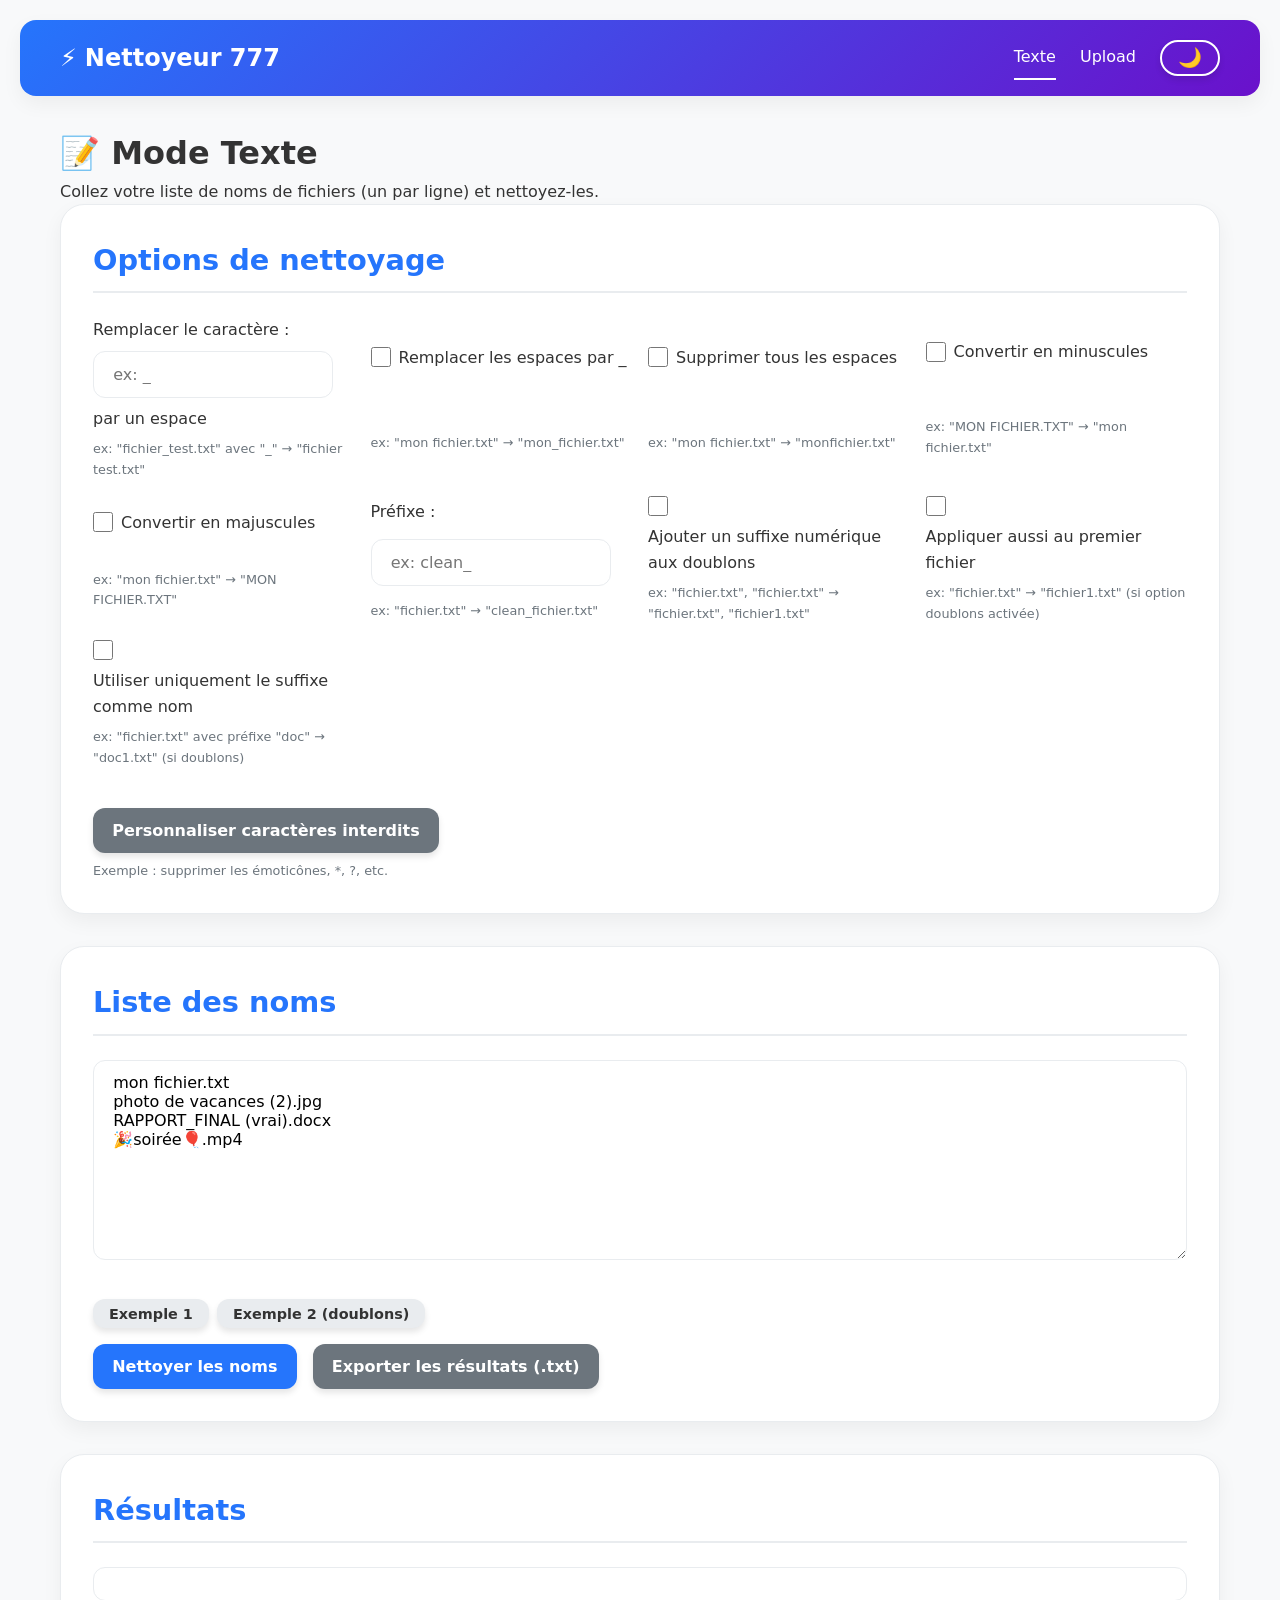
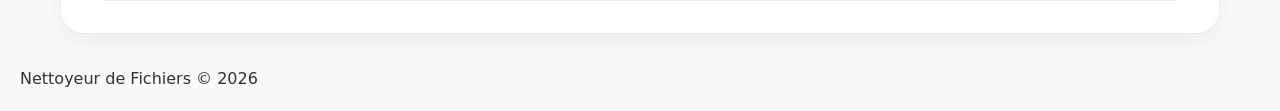
==== index.html @ f9bfd141 "CleanFiles v2 le retour" ====
<!DOCTYPE html>
<html lang="fr">
<head>
    <meta charset="UTF-8">
    <meta name="viewport" content="width=device-width, initial-scale=1.0">
    <title>Nettoyeur de Noms - Mode Texte</title>
    <meta name="description" content="Nettoyez vos noms de fichiers en mode texte : saisissez une liste, nettoyez, exportez.">
    <!-- Icônes -->
    <link rel="apple-touch-icon" sizes="180x180" href="assets/icon/apple-touch-icon.png">
    <link rel="icon" type="image/png" sizes="32x32" href="assets/icon/favicon-32x32.png">
    <link rel="icon" type="image/png" sizes="16x16" href="assets/icon/favicon-16x16.png">
    <link rel="manifest" href="assets/manifest/site.webmanifest">
    <!-- Styles -->
    <link rel="stylesheet" href="assets/css/style.css">
</head>
<body data-page="text">
    <!-- Navigation -->
    <nav class="main-nav">
        <div class="nav-container container">
            <a href="index.html" class="nav-logo">
                <span>⚡</span> Nettoyeur 777
            </a>
            <div class="nav-links">
                <a href="index.html" class="active">Texte</a>
                <a href="upload.html">Upload</a>
                <button id="themeToggle" class="theme-toggle" aria-label="Basculer thème">🌙</button>
            </div>
        </div>
    </nav>

    <main class="container">
        <header class="page-header">
            <h1>📝 Mode Texte</h1>
            <p class="subtitle">Collez votre liste de noms de fichiers (un par ligne) et nettoyez-les.</p>
        </header>

        <!-- Options de nettoyage (à gauche ou au-dessus) -->
                <section class="card">
                    <h2>Options de nettoyage</h2>
                    <div class="options-grid">
                        <!-- Remplacer un caractère par un espace -->
                        <div class="option-item">
                            <label for="optReplaceChar">Remplacer le caractère :</label>
                            <input type="text" id="optReplaceChar" maxlength="1" placeholder="ex: _">
                            <span>par un espace</span>
                            <span class="option-example">ex: "fichier_test.txt" avec "_" → "fichier test.txt"</span>
                        </div>

                        <!-- Remplacer les espaces par _ -->
                        <div class="option-item">
                            <input type="checkbox" id="optReplaceSpaces">
                            <label for="optReplaceSpaces">Remplacer les espaces par _</label>
                            <span class="option-example">ex: "mon fichier.txt" → "mon_fichier.txt"</span>
                        </div>

                        <!-- Supprimer tous les espaces -->
                        <div class="option-item">
                            <input type="checkbox" id="optRemoveSpaces">
                            <label for="optRemoveSpaces">Supprimer tous les espaces</label>
                            <span class="option-example">ex: "mon fichier.txt" → "monfichier.txt"</span>
                        </div>

                        <!-- Convertir en minuscules -->
                        <div class="option-item">
                            <input type="checkbox" id="optLowercase">
                            <label for="optLowercase">Convertir en minuscules</label>
                            <span class="option-example">ex: "MON FICHIER.TXT" → "mon fichier.txt"</span>
                        </div>

                        <!-- Convertir en majuscules -->
                        <div class="option-item">
                            <input type="checkbox" id="optUppercase">
                            <label for="optUppercase">Convertir en majuscules</label>
                            <span class="option-example">ex: "mon fichier.txt" → "MON FICHIER.TXT"</span>
                        </div>

                        <!-- Préfixe -->
                        <div class="option-item">
                            <label for="optPrefix">Préfixe :</label>
                            <input type="text" id="optPrefix" placeholder="ex: clean_">
                            <span class="option-example">ex: "fichier.txt" → "clean_fichier.txt"</span>
                        </div>

                        <!-- Ajouter un suffixe numérique aux doublons -->
                        <div class="option-item">
                            <input type="checkbox" id="optSuffixDuplicates">
                            <label for="optSuffixDuplicates">Ajouter un suffixe numérique aux doublons</label>
                            <span class="option-example">ex: "fichier.txt", "fichier.txt" → "fichier.txt", "fichier1.txt"</span>
                        </div>

                        <!-- Appliquer aussi au premier fichier -->
                        <div class="option-item">
                            <input type="checkbox" id="optSuffixFirst">
                            <label for="optSuffixFirst">Appliquer aussi au premier fichier</label>
                            <span class="option-example">ex: "fichier.txt" → "fichier1.txt" (si option doublons activée)</span>
                        </div>

                        <!-- Utiliser uniquement le suffixe comme nom -->
                        <div class="option-item">
                            <input type="checkbox" id="optSuffixOnly">
                            <label for="optSuffixOnly">Utiliser uniquement le suffixe comme nom</label>
                            <span class="option-example">ex: "fichier.txt" avec préfixe "doc" → "doc1.txt" (si doublons)</span>
                        </div>
                    </div>

                    <!-- Bouton de personnalisation des caractères interdits -->
                    <button id="customizeCharsBtn" class="secondary" style="margin-top: 1rem;">Personnaliser caractères interdits</button>
                    <p class="option-example" style="margin-top: 0.5rem;">Exemple : supprimer les émoticônes, *, ?, etc.</p>
                </section>

        <!-- Zone de saisie -->
        <section class="card">
            <h2>Liste des noms</h2>
            <textarea id="inputText" class="text-zone" placeholder="Saisissez vos noms de fichiers (un par ligne)..."></textarea>
            <div class="example-buttons">
                <button class="example-btn" data-example="mon fichier.txt\nphoto de vacances (2).jpg\nRAPPORT_FINAL (vrai).docx\n🎉soirée🎈.mp4">Exemple 1</button>
                <button class="example-btn" data-example="fichier 1.txt\nfichier 1.txt\ndocument final (version 2).pdf">Exemple 2 (doublons)</button>
            </div>
            <div style="display: flex; gap: 1rem; margin-top: 1rem;">
                <button id="cleanBtn">Nettoyer les noms</button>
                <button id="exportBtn" class="secondary">Exporter les résultats (.txt)</button>
            </div>
        </section>

        <!-- Résultats -->
        <section class="card">
            <h2>Résultats</h2>
            <div id="output" class="file-list">
                <!-- Les résultats seront insérés ici -->
            </div>
        </section>
    </main>

    <!-- Footer -->
    <footer>
        <p>Nettoyeur de Fichiers © 2026</p>
    </footer>

    <!-- Bouton retour en haut -->
    <button id="backToTop" title="Retour en haut">↑</button>

    <!-- Script -->
    <script src="assets/js/script.js"></script>
</body>
</html>
---- assets/css/style.css ----
/* ===== Variables et reset ===== */
:root {
    --primary: #2575fc;
    --primary-dark: #1a5fd0;
    --bg-light: #f8f9fa;
    --bg-dark: #1a1a1a;
    --text-light: #333;
    --text-dark: #e0e0e0;
    --card-light: #ffffff;
    --card-dark: #2d2d2d;
    --border-light: #e9ecef;
    --border-dark: #444;
    --shadow: 0 8px 20px rgba(0,0,0,0.05);
    --transition: all 0.3s ease;
}

* {
    margin: 0;
    padding: 0;
    box-sizing: border-box;
}

body {
    font-family: 'Segoe UI', Roboto, system-ui, sans-serif;
    line-height: 1.6;
    background-color: var(--bg-light);
    color: var(--text-light);
    transition: background-color 0.3s, color 0.3s;
    min-height: 100vh;
    padding: 20px;
}

body.dark-mode {
    background-color: var(--bg-dark);
    color: var(--text-dark);
}

/* ===== Layout ===== */
.container {
    max-width: 1200px;
    margin: 0 auto;
    padding: 0 20px;
}

/* ===== Navigation ===== */
.main-nav {
    background: linear-gradient(135deg, var(--primary) 0%, #6a11cb 100%);
    border-radius: 16px;
    margin-bottom: 2rem;
    box-shadow: var(--shadow);
}

.nav-container {
    display: flex;
    justify-content: space-between;
    align-items: center;
    flex-wrap: wrap;
    padding: 1rem 20px;
    gap: 1rem;
}

.nav-logo {
    color: white;
    font-size: 1.5rem;
    font-weight: 700;
    text-decoration: none;
    display: flex;
    align-items: center;
    gap: 0.5rem;
}

.nav-links {
    display: flex;
    gap: 1.5rem;
    flex-wrap: wrap;
    align-items: center;
}

.nav-links a {
    color: white;
    text-decoration: none;
    font-weight: 500;
    padding: 0.5rem 0;
    border-bottom: 2px solid transparent;
    transition: border-color 0.2s;
}

.nav-links a:hover,
.nav-links a.active {
    border-bottom-color: white;
}

.theme-toggle {
    background: none;
    border: 2px solid white;
    border-radius: 30px;
    color: white;
    font-size: 1.2rem;
    padding: 0.3rem 1rem;
    cursor: pointer;
    transition: var(--transition);
}

.theme-toggle:hover {
    background: rgba(255,255,255,0.2);
}

/* ===== Bouton retour en haut ===== */
#backToTop {
    position: fixed;
    bottom: 30px;
    right: 30px;
    width: 50px;
    height: 50px;
    border-radius: 50%;
    background: var(--primary);
    color: white;
    border: none;
    font-size: 1.5rem;
    cursor: pointer;
    display: none;
    align-items: center;
    justify-content: center;
    box-shadow: 0 4px 12px rgba(0,0,0,0.3);
    z-index: 1000;
    transition: var(--transition);
}

#backToTop.show {
    display: flex;
}

#backToTop:hover {
    background: var(--primary-dark);
    transform: scale(1.1);
}

/* ===== Cartes ===== */
.card {
    background: var(--card-light);
    border-radius: 24px;
    padding: 2rem;
    margin-bottom: 2rem;
    box-shadow: var(--shadow);
    border: 1px solid var(--border-light);
    transition: var(--transition);
}

body.dark-mode .card {
    background: var(--card-dark);
    border-color: var(--border-dark);
}

.card h2 {
    color: var(--primary);
    margin-bottom: 1.5rem;
    border-bottom: 2px solid var(--border-light);
    padding-bottom: 0.5rem;
    font-size: 1.8rem;
}

body.dark-mode .card h2 {
    border-bottom-color: var(--border-dark);
}

/* ===== Formulaires ===== */
textarea, input, select, button {
    font-family: inherit;
    font-size: 1rem;
    border-radius: 12px;
    border: 1px solid var(--border-light);
    padding: 0.8rem 1.2rem;
    transition: var(--transition);
}

body.dark-mode textarea,
body.dark-mode input,
body.dark-mode select {
    background: var(--card-dark);
    color: var(--text-dark);
    border-color: var(--border-dark);
}

button {
    background: var(--primary);
    color: white;
    border: none;
    cursor: pointer;
    font-weight: 600;
    box-shadow: 0 4px 6px rgba(0,0,0,0.1);
}

button:hover {
    background: var(--primary-dark);
    transform: translateY(-2px);
}

button.secondary {
    background: #6c757d;
}

button.secondary:hover {
    background: #5a6268;
}

/* ===== Options de nettoyage ===== */
.options-grid {
    display: grid;
    grid-template-columns: repeat(auto-fit, minmax(250px, 1fr));
    gap: 1rem;
    margin: 1.5rem 0;
}

/* Pour permettre le retour à la ligne dans les options */
.option-item {
    display: flex;
    flex-wrap: wrap;
    align-items: center;
    gap: 0.5rem;
}

/* Style des textes d'exemple */
.option-example {
    flex: 1 1 100%; /* Prend toute la largeur et passe à la ligne */
    font-size: 0.8rem;
    color: #6c757d;
    margin-left: 0;
}

.option-item input[type="checkbox"],
.option-item input[type="radio"] {
    width: 20px;
    height: 20px;
}

.option-item label {
    cursor: pointer;
}

/* ===== Zone de texte ===== */
.text-zone {
    width: 100%;
    min-height: 200px;
    margin-bottom: 1rem;
}

/* ===== Liste de fichiers ===== */
.file-list {
    max-height: 400px;
    overflow-y: auto;
    border: 1px solid var(--border-light);
    border-radius: 12px;
    padding: 1rem;
}

body.dark-mode .option-example {
    color: #aaa;
}

.file-item {
    display: flex;
    justify-content: space-between;
    align-items: center;
    padding: 0.8rem;
    border-bottom: 1px solid var(--border-light);
}

body.dark-mode .file-item {
    border-bottom-color: var(--border-dark);
}

.file-item:last-child {
    border-bottom: none;
}

.file-actions {
    display: flex;
    gap: 0.5rem;
}

/* ===== Drop zone ===== */
.drop-zone {
    border: 2px dashed var(--primary);
    border-radius: 24px;
    padding: 3rem;
    text-align: center;
    cursor: pointer;
    transition: var(--transition);
    margin-bottom: 1rem;
}

.drop-zone:hover {
    background: rgba(37, 117, 252, 0.05);
}

body.dark-mode .drop-zone:hover {
    background: rgba(255,255,255,0.05);
}

/* ===== Modals ===== */
.modal {
    display: none;
    position: fixed;
    top: 0; left: 0; width: 100%; height: 100%;
    background: rgba(0,0,0,0.5);
    align-items: center;
    justify-content: center;
    z-index: 2000;
}

.modal.show {
    display: flex;
}

.modal-content {
    background: var(--card-light);
    border-radius: 24px;
    padding: 2rem;
    max-width: 600px;
    width: 90%;
    max-height: 80vh;
    overflow-y: auto;
}

body.dark-mode .modal-content {
    background: var(--card-dark);
}

.modal-header {
    display: flex;
    justify-content: space-between;
    align-items: center;
    margin-bottom: 1rem;
}

.close-modal {
    background: none;
    border: none;
    font-size: 2rem;
    color: var(--text-light);
    box-shadow: none;
}

body.dark-mode .close-modal {
    color: var(--text-dark);
}

/* ===== Badges ===== */
.badge {
    display: inline-block;
    background: #e7f3ff;
    color: var(--primary);
    padding: 0.2rem 0.8rem;
    border-radius: 20px;
    font-size: 0.8rem;
    font-weight: 600;
}

body.dark-mode .badge {
    background: #1e3a5f;
    color: #80b4ff;
}

/* ===== Exemples ===== */
.example-buttons {
    display: flex;
    flex-wrap: wrap;
    gap: 0.5rem;
    margin-top: 1rem;
}

.example-btn {
    background: #e9ecef;
    color: var(--text-light);
    padding: 0.4rem 1rem;
    font-size: 0.9rem;
}

body.dark-mode .example-btn {
    background: #3a3a3a;
    color: var(--text-dark);
}

/* ===== Responsive ===== */
@media (max-width: 768px) {
    .nav-container {
        flex-direction: column;
        align-items: stretch;
    }
    .nav-links {
        justify-content: center;
    }
    .card {
        padding: 1.5rem;
    }
    .options-grid {
        grid-template-columns: 1fr;
    }
}
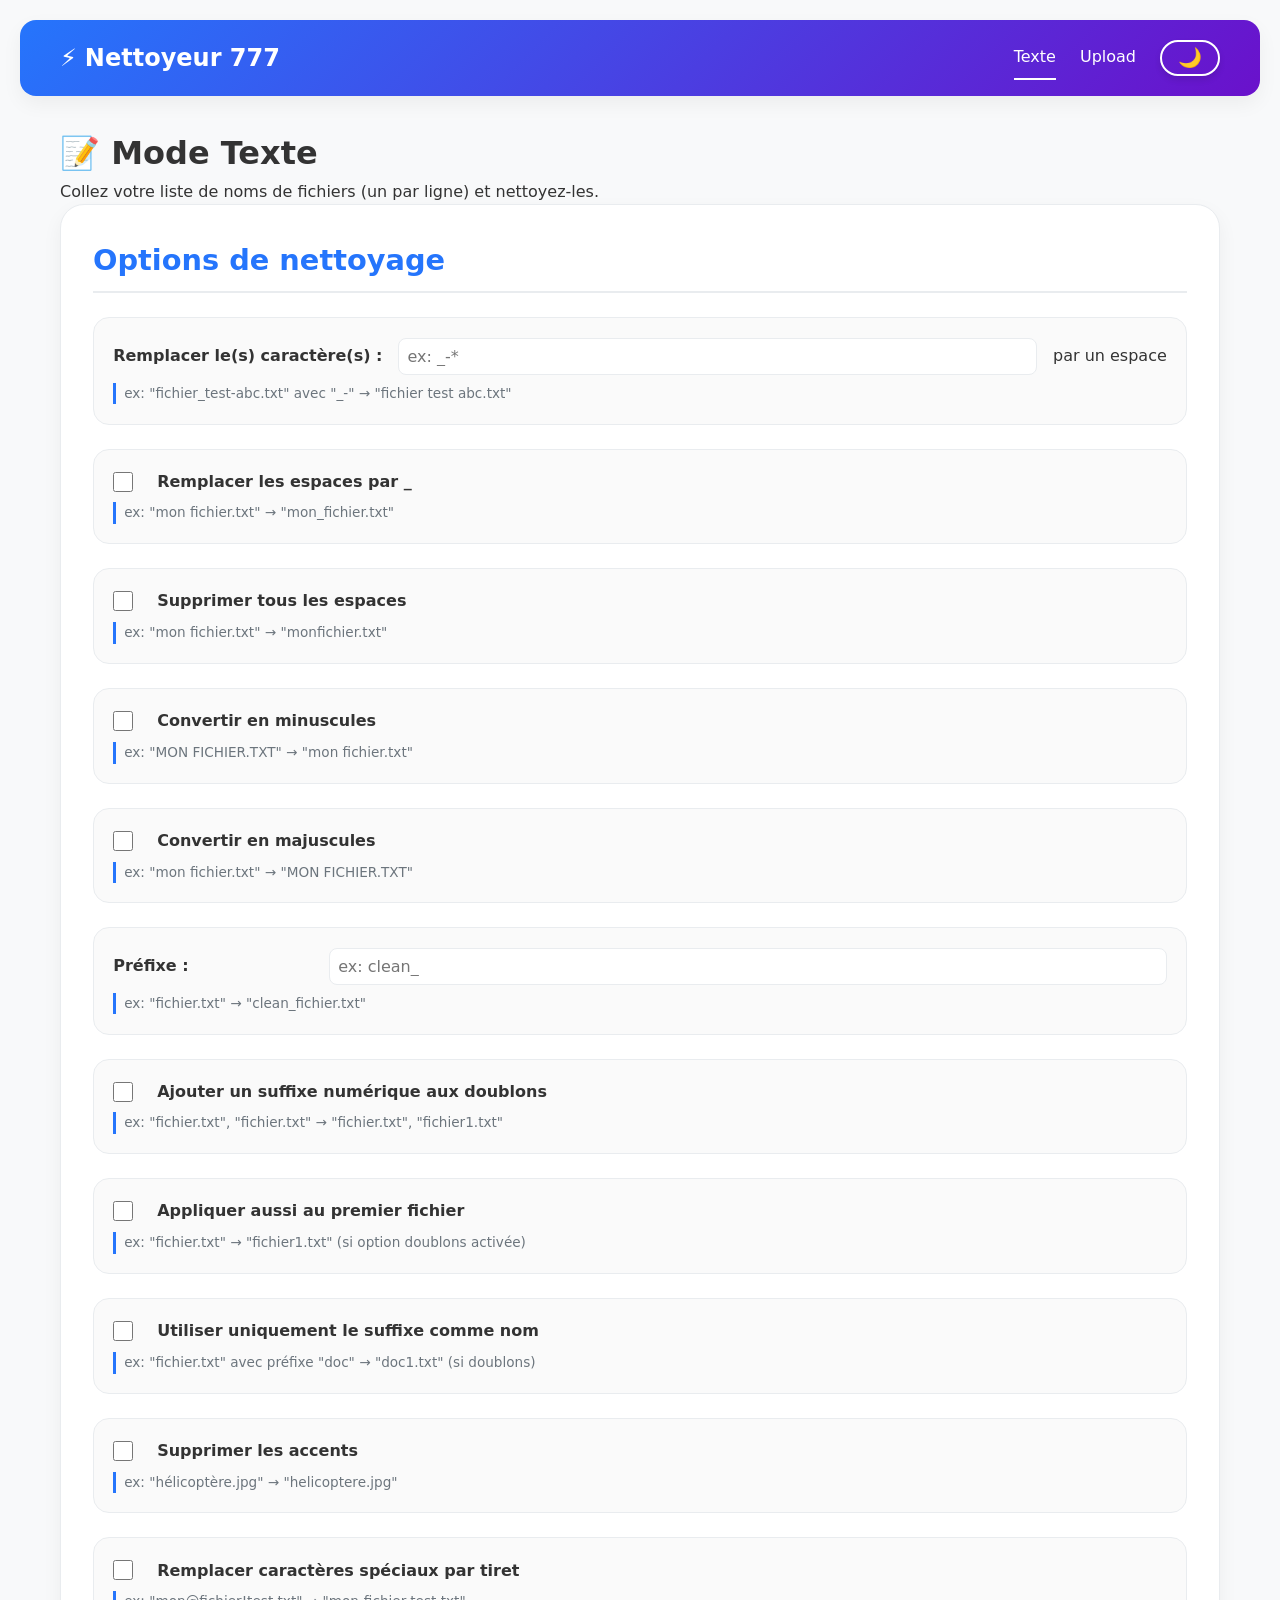
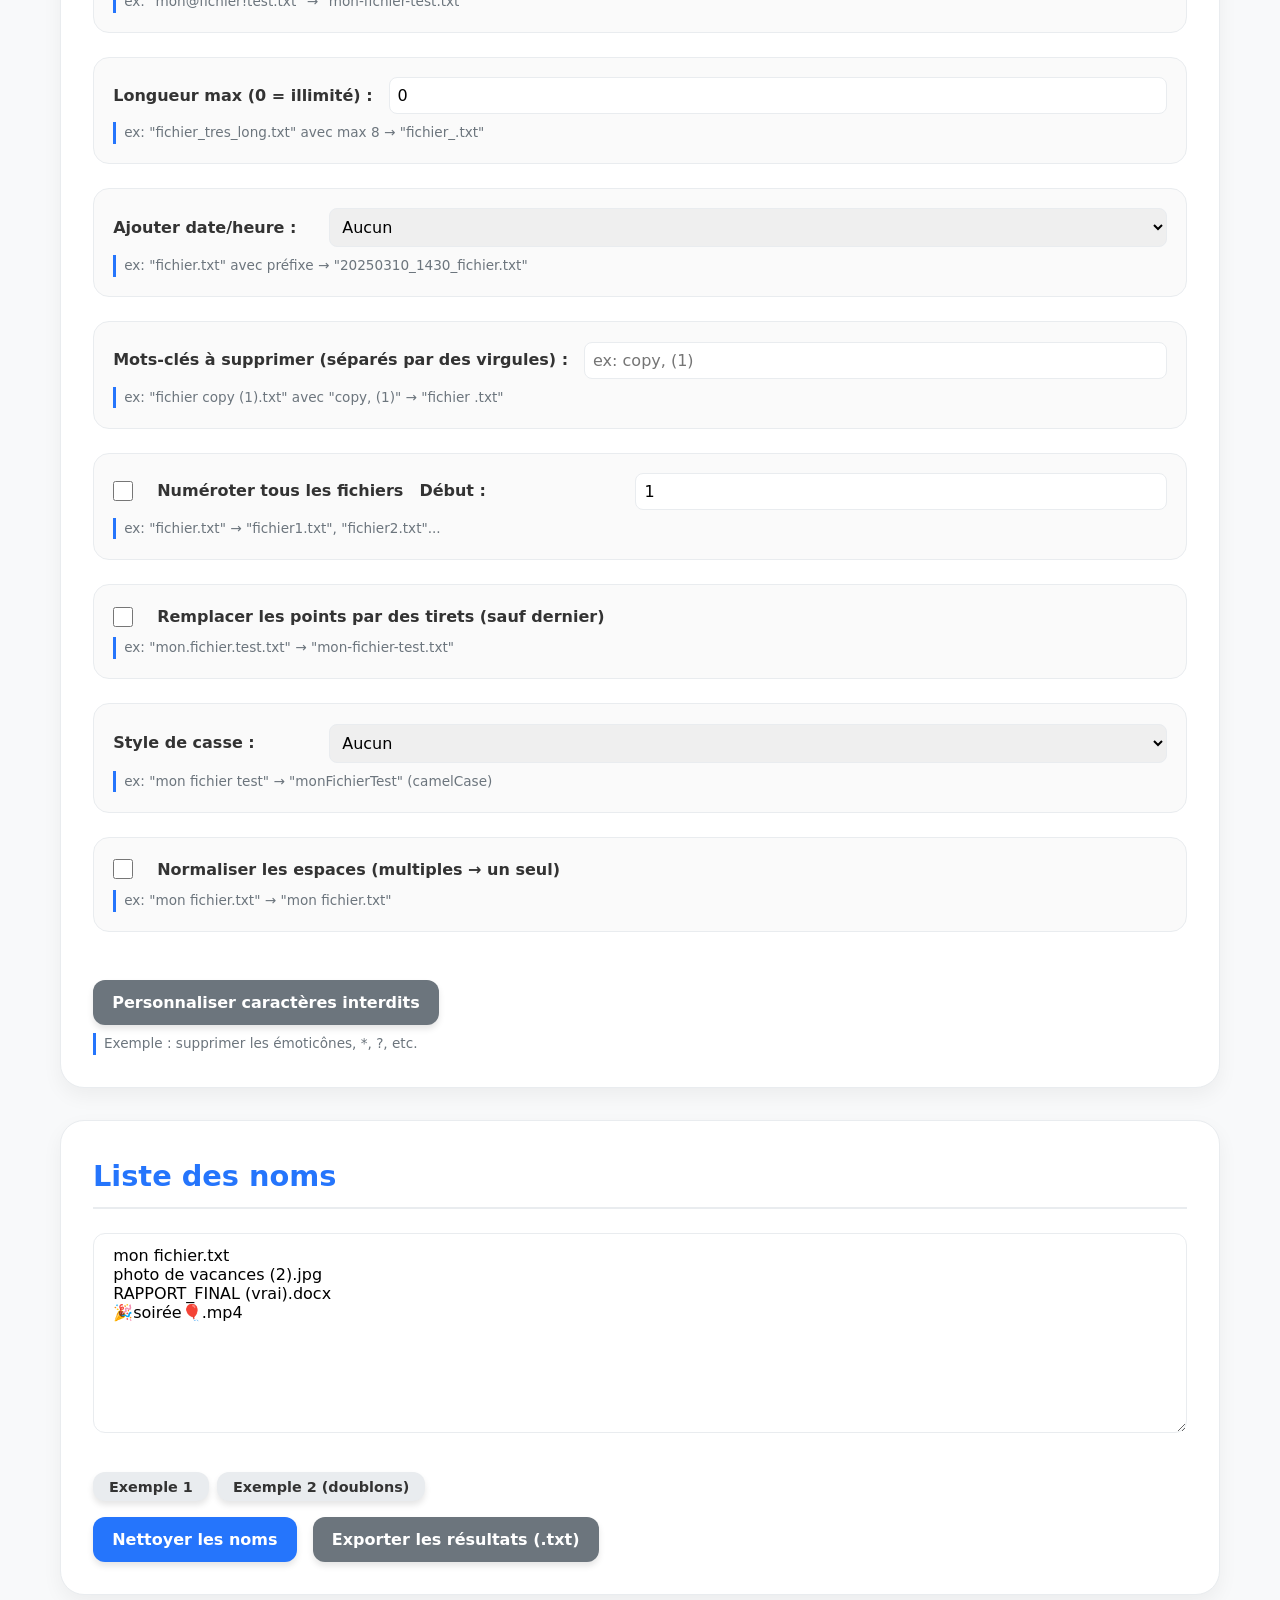
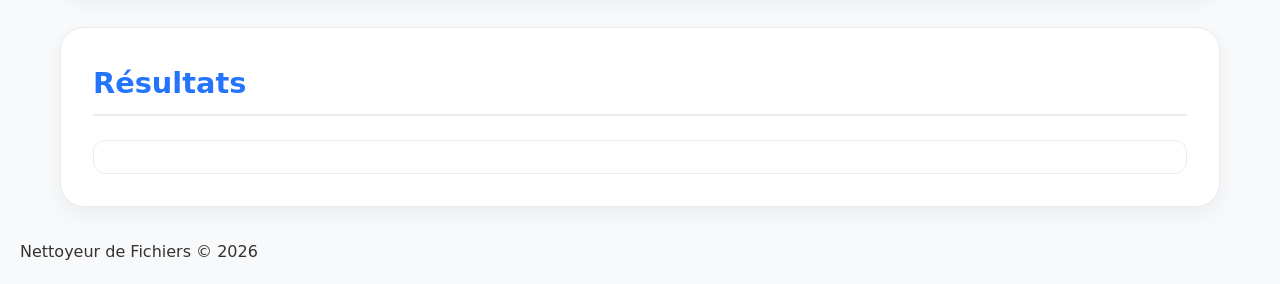
==== commit 264310c1: "reprise README" ====
--- a/index.html
+++ b/index.html
@@ -34,79 +34,190 @@
             <p class="subtitle">Collez votre liste de noms de fichiers (un par ligne) et nettoyez-les.</p>
         </header>
 
-        <!-- Options de nettoyage (à gauche ou au-dessus) -->
-                <section class="card">
-                    <h2>Options de nettoyage</h2>
-                    <div class="options-grid">
-                        <!-- Remplacer un caractère par un espace -->
-                        <div class="option-item">
-                            <label for="optReplaceChar">Remplacer le caractère :</label>
-                            <input type="text" id="optReplaceChar" maxlength="1" placeholder="ex: _">
-                            <span>par un espace</span>
-                            <span class="option-example">ex: "fichier_test.txt" avec "_" → "fichier test.txt"</span>
-                        </div>
-
-                        <!-- Remplacer les espaces par _ -->
-                        <div class="option-item">
-                            <input type="checkbox" id="optReplaceSpaces">
-                            <label for="optReplaceSpaces">Remplacer les espaces par _</label>
-                            <span class="option-example">ex: "mon fichier.txt" → "mon_fichier.txt"</span>
-                        </div>
-
-                        <!-- Supprimer tous les espaces -->
-                        <div class="option-item">
-                            <input type="checkbox" id="optRemoveSpaces">
-                            <label for="optRemoveSpaces">Supprimer tous les espaces</label>
-                            <span class="option-example">ex: "mon fichier.txt" → "monfichier.txt"</span>
-                        </div>
-
-                        <!-- Convertir en minuscules -->
-                        <div class="option-item">
-                            <input type="checkbox" id="optLowercase">
-                            <label for="optLowercase">Convertir en minuscules</label>
-                            <span class="option-example">ex: "MON FICHIER.TXT" → "mon fichier.txt"</span>
-                        </div>
-
-                        <!-- Convertir en majuscules -->
-                        <div class="option-item">
-                            <input type="checkbox" id="optUppercase">
-                            <label for="optUppercase">Convertir en majuscules</label>
-                            <span class="option-example">ex: "mon fichier.txt" → "MON FICHIER.TXT"</span>
-                        </div>
-
-                        <!-- Préfixe -->
-                        <div class="option-item">
-                            <label for="optPrefix">Préfixe :</label>
-                            <input type="text" id="optPrefix" placeholder="ex: clean_">
-                            <span class="option-example">ex: "fichier.txt" → "clean_fichier.txt"</span>
-                        </div>
-
-                        <!-- Ajouter un suffixe numérique aux doublons -->
-                        <div class="option-item">
-                            <input type="checkbox" id="optSuffixDuplicates">
-                            <label for="optSuffixDuplicates">Ajouter un suffixe numérique aux doublons</label>
-                            <span class="option-example">ex: "fichier.txt", "fichier.txt" → "fichier.txt", "fichier1.txt"</span>
-                        </div>
-
-                        <!-- Appliquer aussi au premier fichier -->
-                        <div class="option-item">
-                            <input type="checkbox" id="optSuffixFirst">
-                            <label for="optSuffixFirst">Appliquer aussi au premier fichier</label>
-                            <span class="option-example">ex: "fichier.txt" → "fichier1.txt" (si option doublons activée)</span>
-                        </div>
-
-                        <!-- Utiliser uniquement le suffixe comme nom -->
-                        <div class="option-item">
-                            <input type="checkbox" id="optSuffixOnly">
-                            <label for="optSuffixOnly">Utiliser uniquement le suffixe comme nom</label>
-                            <span class="option-example">ex: "fichier.txt" avec préfixe "doc" → "doc1.txt" (si doublons)</span>
-                        </div>
-                    </div>
-
-                    <!-- Bouton de personnalisation des caractères interdits -->
-                    <button id="customizeCharsBtn" class="secondary" style="margin-top: 1rem;">Personnaliser caractères interdits</button>
-                    <p class="option-example" style="margin-top: 0.5rem;">Exemple : supprimer les émoticônes, *, ?, etc.</p>
-                </section>
+        <!-- Options de nettoyage -->
+        <section class="card">
+            <h2>Options de nettoyage</h2>
+            <div class="options-grid">
+                <!-- Carte : Remplacer caractère(s) par espace -->
+                <div class="option-card">
+                    <div class="option-header">
+                        <label for="optReplaceChar">Remplacer le(s) caractère(s) :</label>
+                        <input type="text" id="optReplaceChar" placeholder="ex: _-*">
+                        <span>par un espace</span>
+                    </div>
+                    <div class="option-example">ex: "fichier_test-abc.txt" avec "_-" → "fichier test abc.txt"</div>
+                </div>
+
+                <!-- Carte : Remplacer les espaces par _ -->
+                <div class="option-card">
+                    <div class="option-header">
+                        <input type="checkbox" id="optReplaceSpaces">
+                        <label for="optReplaceSpaces">Remplacer les espaces par _</label>
+                    </div>
+                    <div class="option-example">ex: "mon fichier.txt" → "mon_fichier.txt"</div>
+                </div>
+
+                <!-- Carte : Supprimer tous les espaces -->
+                <div class="option-card">
+                    <div class="option-header">
+                        <input type="checkbox" id="optRemoveSpaces">
+                        <label for="optRemoveSpaces">Supprimer tous les espaces</label>
+                    </div>
+                    <div class="option-example">ex: "mon fichier.txt" → "monfichier.txt"</div>
+                </div>
+
+                <!-- Carte : Convertir en minuscules -->
+                <div class="option-card">
+                    <div class="option-header">
+                        <input type="checkbox" id="optLowercase">
+                        <label for="optLowercase">Convertir en minuscules</label>
+                    </div>
+                    <div class="option-example">ex: "MON FICHIER.TXT" → "mon fichier.txt"</div>
+                </div>
+
+                <!-- Carte : Convertir en majuscules -->
+                <div class="option-card">
+                    <div class="option-header">
+                        <input type="checkbox" id="optUppercase">
+                        <label for="optUppercase">Convertir en majuscules</label>
+                    </div>
+                    <div class="option-example">ex: "mon fichier.txt" → "MON FICHIER.TXT"</div>
+                </div>
+
+                <!-- Carte : Préfixe -->
+                <div class="option-card">
+                    <div class="option-header">
+                        <label for="optPrefix">Préfixe :</label>
+                        <input type="text" id="optPrefix" placeholder="ex: clean_">
+                    </div>
+                    <div class="option-example">ex: "fichier.txt" → "clean_fichier.txt"</div>
+                </div>
+
+                <!-- Carte : Ajouter un suffixe numérique aux doublons -->
+                <div class="option-card">
+                    <div class="option-header">
+                        <input type="checkbox" id="optSuffixDuplicates">
+                        <label for="optSuffixDuplicates">Ajouter un suffixe numérique aux doublons</label>
+                    </div>
+                    <div class="option-example">ex: "fichier.txt", "fichier.txt" → "fichier.txt", "fichier1.txt"</div>
+                </div>
+
+                <!-- Carte : Appliquer aussi au premier fichier -->
+                <div class="option-card">
+                    <div class="option-header">
+                        <input type="checkbox" id="optSuffixFirst">
+                        <label for="optSuffixFirst">Appliquer aussi au premier fichier</label>
+                    </div>
+                    <div class="option-example">ex: "fichier.txt" → "fichier1.txt" (si option doublons activée)</div>
+                </div>
+
+                <!-- Carte : Utiliser uniquement le suffixe comme nom -->
+                <div class="option-card">
+                    <div class="option-header">
+                        <input type="checkbox" id="optSuffixOnly">
+                        <label for="optSuffixOnly">Utiliser uniquement le suffixe comme nom</label>
+                    </div>
+                    <div class="option-example">ex: "fichier.txt" avec préfixe "doc" → "doc1.txt" (si doublons)</div>
+                </div>
+
+                <!-- Carte : Supprimer les accents -->
+                <div class="option-card">
+                    <div class="option-header">
+                        <input type="checkbox" id="optRemoveAccents">
+                        <label for="optRemoveAccents">Supprimer les accents</label>
+                    </div>
+                    <div class="option-example">ex: "hélicoptère.jpg" → "helicoptere.jpg"</div>
+                </div>
+
+                <!-- Carte : Remplacer caractères spéciaux par tiret -->
+                <div class="option-card">
+                    <div class="option-header">
+                        <input type="checkbox" id="optReplaceSpecialByDash">
+                        <label for="optReplaceSpecialByDash">Remplacer caractères spéciaux par tiret</label>
+                    </div>
+                    <div class="option-example">ex: "mon@fichier!test.txt" → "mon-fichier-test.txt"</div>
+                </div>
+
+                <!-- Carte : Limiter la longueur du nom -->
+                <div class="option-card">
+                    <div class="option-header">
+                        <label for="optMaxLength">Longueur max (0 = illimité) :</label>
+                        <input type="number" id="optMaxLength" min="0" value="0">
+                    </div>
+                    <div class="option-example">ex: "fichier_tres_long.txt" avec max 8 → "fichier_.txt"</div>
+                </div>
+
+                <!-- Carte : Ajouter date/heure -->
+                <div class="option-card">
+                    <div class="option-header">
+                        <label for="optAddDateTime">Ajouter date/heure :</label>
+                        <select id="optAddDateTime">
+                            <option value="none">Aucun</option>
+                            <option value="prefix">Préfixe (AAAAMMJJ_HHMM)</option>
+                            <option value="suffix">Suffixe (AAAAMMJJ_HHMM)</option>
+                        </select>
+                    </div>
+                    <div class="option-example">ex: "fichier.txt" avec préfixe → "20250310_1430_fichier.txt"</div>
+                </div>
+
+                <!-- Carte : Supprimer mots-clés -->
+                <div class="option-card">
+                    <div class="option-header">
+                        <label for="optRemoveKeywords">Mots-clés à supprimer (séparés par des virgules) :</label>
+                        <input type="text" id="optRemoveKeywords" placeholder="ex: copy, (1)">
+                    </div>
+                    <div class="option-example">ex: "fichier copy (1).txt" avec "copy, (1)" → "fichier .txt"</div>
+                </div>
+
+                <!-- Carte : Numéroter tous les fichiers -->
+                <div class="option-card">
+                    <div class="option-header">
+                        <input type="checkbox" id="optNumberAll">
+                        <label for="optNumberAll">Numéroter tous les fichiers</label>
+                        <label for="optNumberStart">Début :</label>
+                        <input type="number" id="optNumberStart" min="1" value="1" style="width: 80px;">
+                    </div>
+                    <div class="option-example">ex: "fichier.txt" → "fichier1.txt", "fichier2.txt"...</div>
+                </div>
+
+                <!-- Carte : Remplacer les points par des tirets (sauf dernier) -->
+                <div class="option-card">
+                    <div class="option-header">
+                        <input type="checkbox" id="optReplaceDotsByDash">
+                        <label for="optReplaceDotsByDash">Remplacer les points par des tirets (sauf dernier)</label>
+                    </div>
+                    <div class="option-example">ex: "mon.fichier.test.txt" → "mon-fichier-test.txt"</div>
+                </div>
+
+                <!-- Carte : Style de casse -->
+                <div class="option-card">
+                    <div class="option-header">
+                        <label for="optCaseStyle">Style de casse :</label>
+                        <select id="optCaseStyle">
+                            <option value="none">Aucun</option>
+                            <option value="camelCase">camelCase</option>
+                            <option value="PascalCase">PascalCase</option>
+                            <option value="snake_case">snake_case</option>
+                            <option value="kebab-case">kebab-case</option>
+                        </select>
+                    </div>
+                    <div class="option-example">ex: "mon fichier test" → "monFichierTest" (camelCase)</div>
+                </div>
+
+                <!-- Carte : Normaliser les espaces -->
+                <div class="option-card">
+                    <div class="option-header">
+                        <input type="checkbox" id="optNormalizeSpaces">
+                        <label for="optNormalizeSpaces">Normaliser les espaces (multiples → un seul)</label>
+                    </div>
+                    <div class="option-example">ex: "mon    fichier.txt" → "mon fichier.txt"</div>
+                </div>
+            </div>
+
+            <!-- Bouton de personnalisation des caractères interdits -->
+            <button id="customizeCharsBtn" class="secondary" style="margin-top: 1.5rem;">Personnaliser caractères interdits</button>
+            <p class="option-example" style="margin-top: 0.5rem;">Exemple : supprimer les émoticônes, *, ?, etc.</p>
+        </section>
 
         <!-- Zone de saisie -->
         <section class="card">
@@ -139,7 +250,7 @@
     <!-- Bouton retour en haut -->
     <button id="backToTop" title="Retour en haut">↑</button>
 
-    <!-- Script -->
+    <!-- Scripts -->
     <script src="assets/js/script.js"></script>
 </body>
 </html>
--- a/assets/css/style.css
+++ b/assets/css/style.css
@@ -203,40 +203,6 @@
     background: #5a6268;
 }
 
-/* ===== Options de nettoyage ===== */
-.options-grid {
-    display: grid;
-    grid-template-columns: repeat(auto-fit, minmax(250px, 1fr));
-    gap: 1rem;
-    margin: 1.5rem 0;
-}
-
-/* Pour permettre le retour à la ligne dans les options */
-.option-item {
-    display: flex;
-    flex-wrap: wrap;
-    align-items: center;
-    gap: 0.5rem;
-}
-
-/* Style des textes d'exemple */
-.option-example {
-    flex: 1 1 100%; /* Prend toute la largeur et passe à la ligne */
-    font-size: 0.8rem;
-    color: #6c757d;
-    margin-left: 0;
-}
-
-.option-item input[type="checkbox"],
-.option-item input[type="radio"] {
-    width: 20px;
-    height: 20px;
-}
-
-.option-item label {
-    cursor: pointer;
-}
-
 /* ===== Zone de texte ===== */
 .text-zone {
     width: 100%;
@@ -251,10 +217,6 @@
     border: 1px solid var(--border-light);
     border-radius: 12px;
     padding: 1rem;
-}
-
-body.dark-mode .option-example {
-    color: #aaa;
 }
 
 .file-item {
@@ -361,7 +323,7 @@
     color: #80b4ff;
 }
 
-/* ===== Exemples ===== */
+/* ===== Exemples (boutons) ===== */
 .example-buttons {
     display: flex;
     flex-wrap: wrap;
@@ -379,6 +341,68 @@
 body.dark-mode .example-btn {
     background: #3a3a3a;
     color: var(--text-dark);
+}
+
+/* ===== NOUVEAU STYLE POUR LES OPTIONS DE NETTOYAGE ===== */
+.options-grid {
+    display: flex;
+    flex-direction: column;
+    gap: 1.5rem;
+    margin: 1.5rem 0;
+}
+
+.option-card {
+    border: 1px solid var(--border-light);
+    border-radius: 16px;
+    padding: 1.2rem;
+    background-color: rgba(0,0,0,0.02);
+    transition: var(--transition);
+}
+
+body.dark-mode .option-card {
+    border-color: var(--border-dark);
+    background-color: rgba(255,255,255,0.02);
+}
+
+.option-header {
+    display: flex;
+    align-items: center;
+    gap: 1rem;
+    flex-wrap: wrap;
+    margin-bottom: 0.5rem;
+}
+
+.option-header label {
+    font-weight: 600;
+    min-width: 200px;
+}
+
+.option-header input[type="checkbox"] {
+    width: 20px;
+    height: 20px;
+    margin-right: 0.5rem;
+}
+
+.option-header input[type="text"],
+.option-header input[type="number"],
+.option-header select {
+    flex: 1;
+    min-width: 200px;
+    padding: 0.5rem;
+    border-radius: 8px;
+    border: 1px solid var(--border-light);
+}
+
+.option-example {
+    font-size: 0.85rem;
+    color: #6c757d;
+    margin-top: 0.5rem;
+    padding-left: 0.5rem;
+    border-left: 3px solid var(--primary);
+}
+
+body.dark-mode .option-example {
+    color: #aaa;
 }
 
 /* ===== Responsive ===== */
@@ -393,7 +417,7 @@
     .card {
         padding: 1.5rem;
     }
-    .options-grid {
-        grid-template-columns: 1fr;
+    .option-header label {
+        min-width: 100%;
     }
 }
